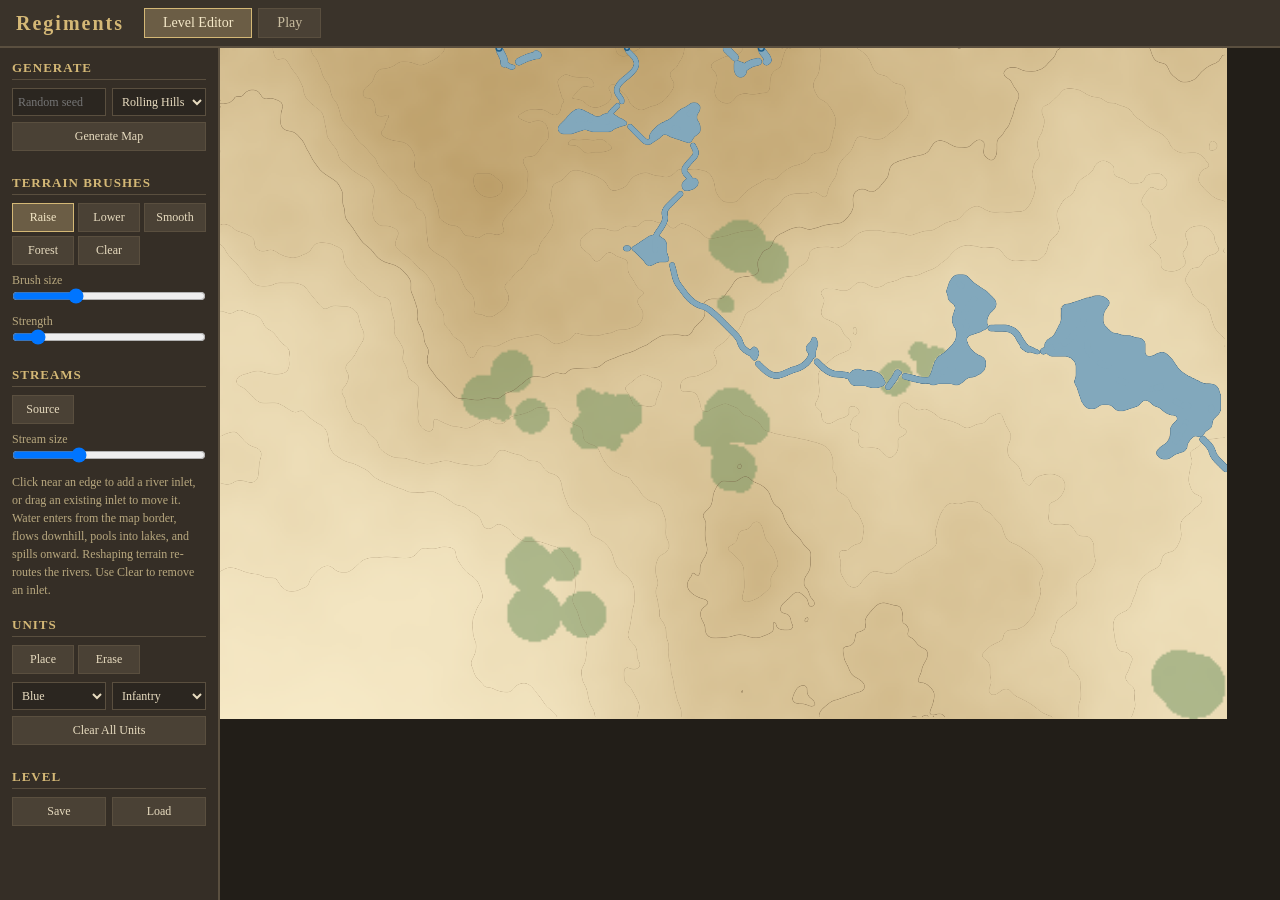
==== v2/index.html @ 74e53470 "refactor" ====
<!DOCTYPE html>
<html lang="en">
<head>
    <meta charset="UTF-8">
    <meta name="viewport" content="width=device-width, initial-scale=1.0">
    <title>Regiments</title>
    <link rel="stylesheet" href="styles.css">
</head>
<body>
    <header>
        <h1>Regiments</h1>
        <nav>
            <button id="tab-editor" class="tab active">Level Editor</button>
            <button id="tab-play" class="tab">Play</button>
        </nav>
        <span id="status-bar"></span>
    </header>

    <main>
        <aside id="editor-panel">
            <section>
                <h3>Generate</h3>
                <div class="row">
                    <input type="number" id="gen-seed" placeholder="Random seed">
                    <select id="gen-style">
                        <option value="rolling">Rolling Hills</option>
                        <option value="flat">River Plains</option>
                        <option value="rugged">Rugged</option>
                    </select>
                </div>
                <button id="btn-generate" class="wide">Generate Map</button>
            </section>

            <section>
                <h3>Terrain Brushes</h3>
                <div class="tool-grid">
                    <button data-tool="raise" class="active">Raise</button>
                    <button data-tool="lower">Lower</button>
                    <button data-tool="smooth">Smooth</button>
                    <button data-tool="forest">Forest</button>
                    <button data-tool="clear">Clear</button>
                </div>
                <label>Brush size
                    <input type="range" id="brush-radius" min="10" max="200" value="70">
                </label>
                <label>Strength
                    <input type="range" id="brush-strength" min="0.05" max="1.5" step="0.05" value="0.2">
                </label>
            </section>

            <section>
                <h3>Streams</h3>
                <div class="tool-grid">
                    <button data-tool="river">Source</button>
                </div>
                <label>Stream size
                    <input type="range" id="stream-size" min="1" max="4" step="1" value="2">
                </label>
                <p class="hint">Click near an edge to add a river inlet, or drag an existing inlet to move it. Water enters from the map border, flows downhill, pools into lakes, and spills onward. Reshaping terrain re-routes the rivers. Use Clear to remove an inlet.</p>
            </section>

            <section>
                <h3>Units</h3>
                <div class="tool-grid">
                    <button data-tool="unit">Place</button>
                    <button data-tool="erase-unit">Erase</button>
                </div>
                <div class="row">
                    <select id="unit-side">
                        <option value="1">Blue</option>
                        <option value="2">Red</option>
                    </select>
                    <select id="unit-type">
                        <option value="infantry">Infantry</option>
                        <option value="cavalry">Cavalry</option>
                        <option value="artillery">Artillery</option>
                    </select>
                </div>
                <button id="btn-clear-units" class="wide">Clear All Units</button>
            </section>

            <section>
                <h3>Level</h3>
                <div class="row">
                    <button id="btn-save">Save</button>
                    <button id="btn-load">Load</button>
                </div>
            </section>
        </aside>

        <aside id="play-panel" style="display:none">
            <section>
                <h3>Battle</h3>
                <p id="battle-status" class="status"></p>
                <button id="btn-pause" class="wide">Pause</button>
                <div class="row">
                    <button data-speed="1" class="active">1x</button>
                    <button data-speed="2">2x</button>
                    <button data-speed="4">4x</button>
                </div>
                <button id="btn-restart" class="wide">Restart Battle</button>
            </section>
            <section>
                <h3>How to play</h3>
                <p class="hint">Click or drag to select blue companies. Right-click to order a move. Companies march in column and deploy into line to fight. Scroll to zoom, middle-drag to pan.</p>
            </section>
        </aside>

        <div id="canvas-wrap">
            <canvas id="canvas"></canvas>
        </div>
    </main>

    <script type="module" src="src/main.js"></script>
</body>
</html>
---- v2/styles.css ----
* { box-sizing: border-box; margin: 0; padding: 0; }

body {
    font-family: Georgia, 'Times New Roman', serif;
    background: #2b2620;
    color: #e8dcc0;
    height: 100vh;
    display: flex;
    flex-direction: column;
}

header {
    display: flex;
    align-items: center;
    gap: 20px;
    padding: 8px 16px;
    background: #3a332a;
    border-bottom: 2px solid #5a4f3f;
}

header h1 {
    font-size: 20px;
    letter-spacing: 2px;
    color: #d4b876;
}

nav { display: flex; gap: 6px; }

.tab {
    padding: 6px 18px;
    background: #4a4135;
    color: #c9bda0;
    border: 1px solid #5a4f3f;
    cursor: pointer;
    font-family: inherit;
    font-size: 14px;
}
.tab.active { background: #6b5d45; color: #f4e8c8; }

#status-bar { margin-left: auto; font-size: 13px; color: #b8a87f; font-style: italic; }

main {
    flex: 1;
    display: flex;
    overflow: hidden;
}

aside {
    width: 220px;
    padding: 12px;
    background: #352e26;
    border-right: 2px solid #5a4f3f;
    overflow-y: auto;
    flex-shrink: 0;
}

section { margin-bottom: 18px; }

section h3 {
    font-size: 13px;
    text-transform: uppercase;
    letter-spacing: 1px;
    color: #d4b876;
    margin-bottom: 8px;
    border-bottom: 1px solid #5a4f3f;
    padding-bottom: 3px;
}

.row { display: flex; gap: 6px; margin-bottom: 6px; }
.row > * { flex: 1; min-width: 0; }

.tool-grid {
    display: grid;
    grid-template-columns: 1fr 1fr 1fr;
    gap: 4px;
    margin-bottom: 8px;
}

button {
    padding: 6px 8px;
    background: #4a4135;
    color: #e8dcc0;
    border: 1px solid #5a4f3f;
    cursor: pointer;
    font-family: inherit;
    font-size: 12px;
}
button:hover { background: #5a4f3f; }
button.active { background: #6b5d45; border-color: #d4b876; color: #f4e8c8; }
button.wide { width: 100%; margin-bottom: 6px; }

input[type="number"], select {
    padding: 5px;
    background: #2b2620;
    color: #e8dcc0;
    border: 1px solid #5a4f3f;
    font-family: inherit;
    font-size: 12px;
    width: 100%;
}

label {
    display: block;
    font-size: 12px;
    color: #b8a87f;
    margin-bottom: 6px;
}
input[type="range"] { width: 100%; }

.hint, .status { font-size: 12px; line-height: 1.5; color: #b8a87f; }
.status { margin-bottom: 8px; min-height: 18px; color: #e8dcc0; }

#canvas-wrap {
    flex: 1;
    overflow: hidden;
    background: #221e18;
}

#canvas {
    display: block;
    cursor: crosshair;
}
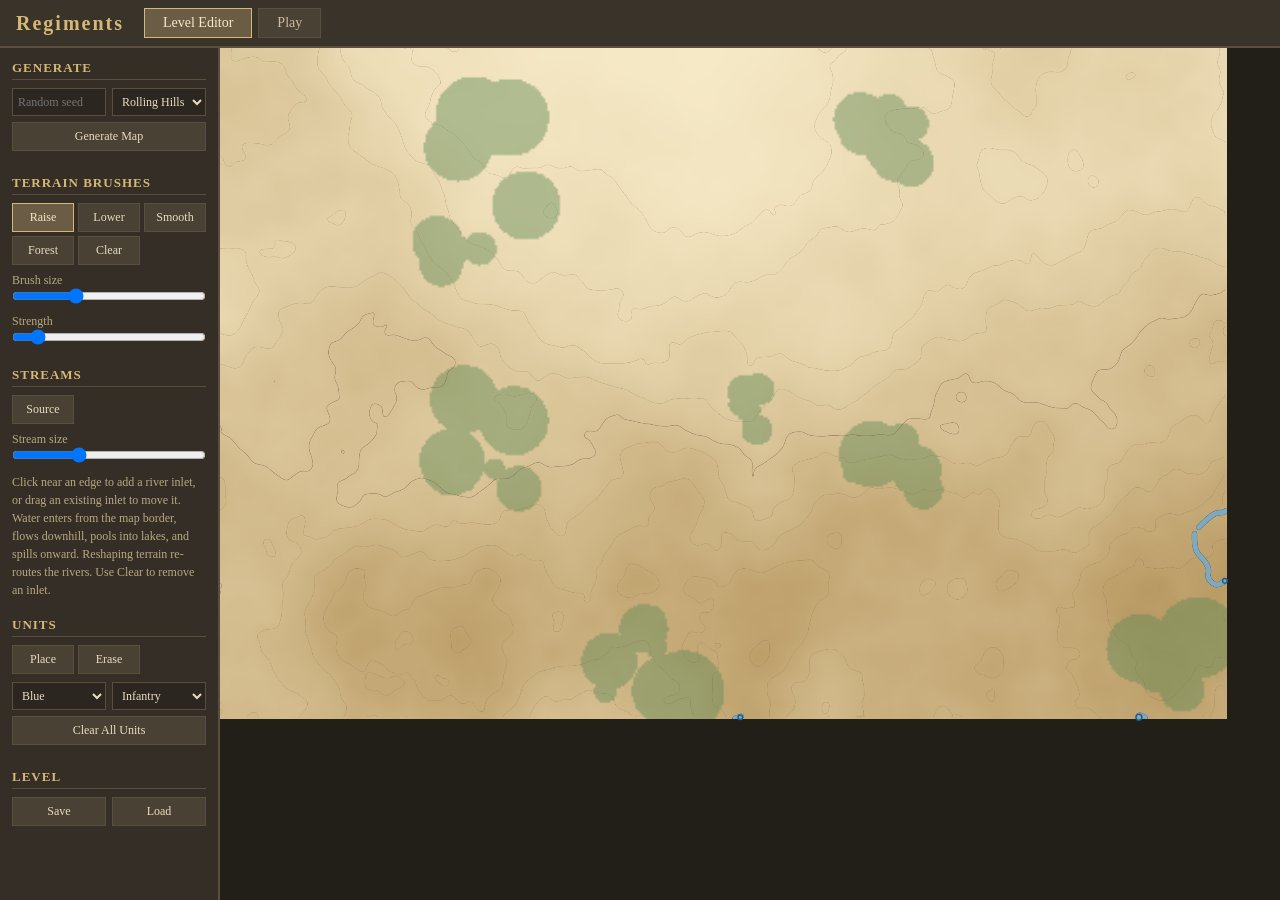
==== commit 913f817a: "Add hold-line, dig-in, high-ground combat, and a tactical AI Play mode gains a full order set and a " ====
--- a/v2/index.html
+++ b/v2/index.html
@@ -100,9 +100,32 @@
                 </div>
                 <button id="btn-restart" class="wide">Restart Battle</button>
             </section>
+
+            <section>
+                <h3>Orders</h3>
+                <button id="btn-holdline" class="wide">Hold Line&nbsp;<span class="key">H</span></button>
+                <div class="row">
+                    <button id="btn-digin">Dig In <span class="key">D</span></button>
+                    <button id="btn-stop">Halt <span class="key">S</span></button>
+                </div>
+                <p class="hint">Select companies, click <em>Hold Line</em>, then drag a line on the map. Infantry man the line, guns fall back to the rear, cavalry take the flanks — all facing the enemy. <em>Dig In</em> entrenches for a heavy defensive bonus (hold high ground for more).</p>
+            </section>
+
+            <section>
+                <h3>Enemy AI</h3>
+                <label>Difficulty
+                    <select id="ai-difficulty">
+                        <option value="easy">Cautious</option>
+                        <option value="normal" selected>Seasoned</option>
+                        <option value="hard">Ruthless</option>
+                    </select>
+                </label>
+                <p class="hint">The red army maneuvers on its own: seizing high ground, forming combined-arms lines, entrenching on the defensive, flanking with cavalry, and pressing when your morale breaks.</p>
+            </section>
+
             <section>
                 <h3>How to play</h3>
-                <p class="hint">Click or drag to select blue companies. Right-click to order a move. Companies march in column and deploy into line to fight. Scroll to zoom, middle-drag to pan.</p>
+                <p class="hint">Click or drag to select blue companies (Shift adds). Right-click to order a move. High ground makes fire more effective against troops below. Scroll to zoom, middle-drag to pan.</p>
             </section>
         </aside>
 
--- a/v2/styles.css
+++ b/v2/styles.css
@@ -107,7 +107,20 @@
 }
 input[type="range"] { width: 100%; }
 
+.key {
+    display: inline-block;
+    font-size: 10px;
+    color: #d4b876;
+    border: 1px solid #6b5d45;
+    border-radius: 3px;
+    padding: 0 4px;
+    margin-left: 2px;
+    opacity: 0.8;
+}
+button.active .key { color: #f4e8c8; border-color: #d4b876; }
+
 .hint, .status { font-size: 12px; line-height: 1.5; color: #b8a87f; }
+.hint em { color: #d4b876; font-style: normal; }
 .status { margin-bottom: 8px; min-height: 18px; color: #e8dcc0; }
 
 #canvas-wrap {
